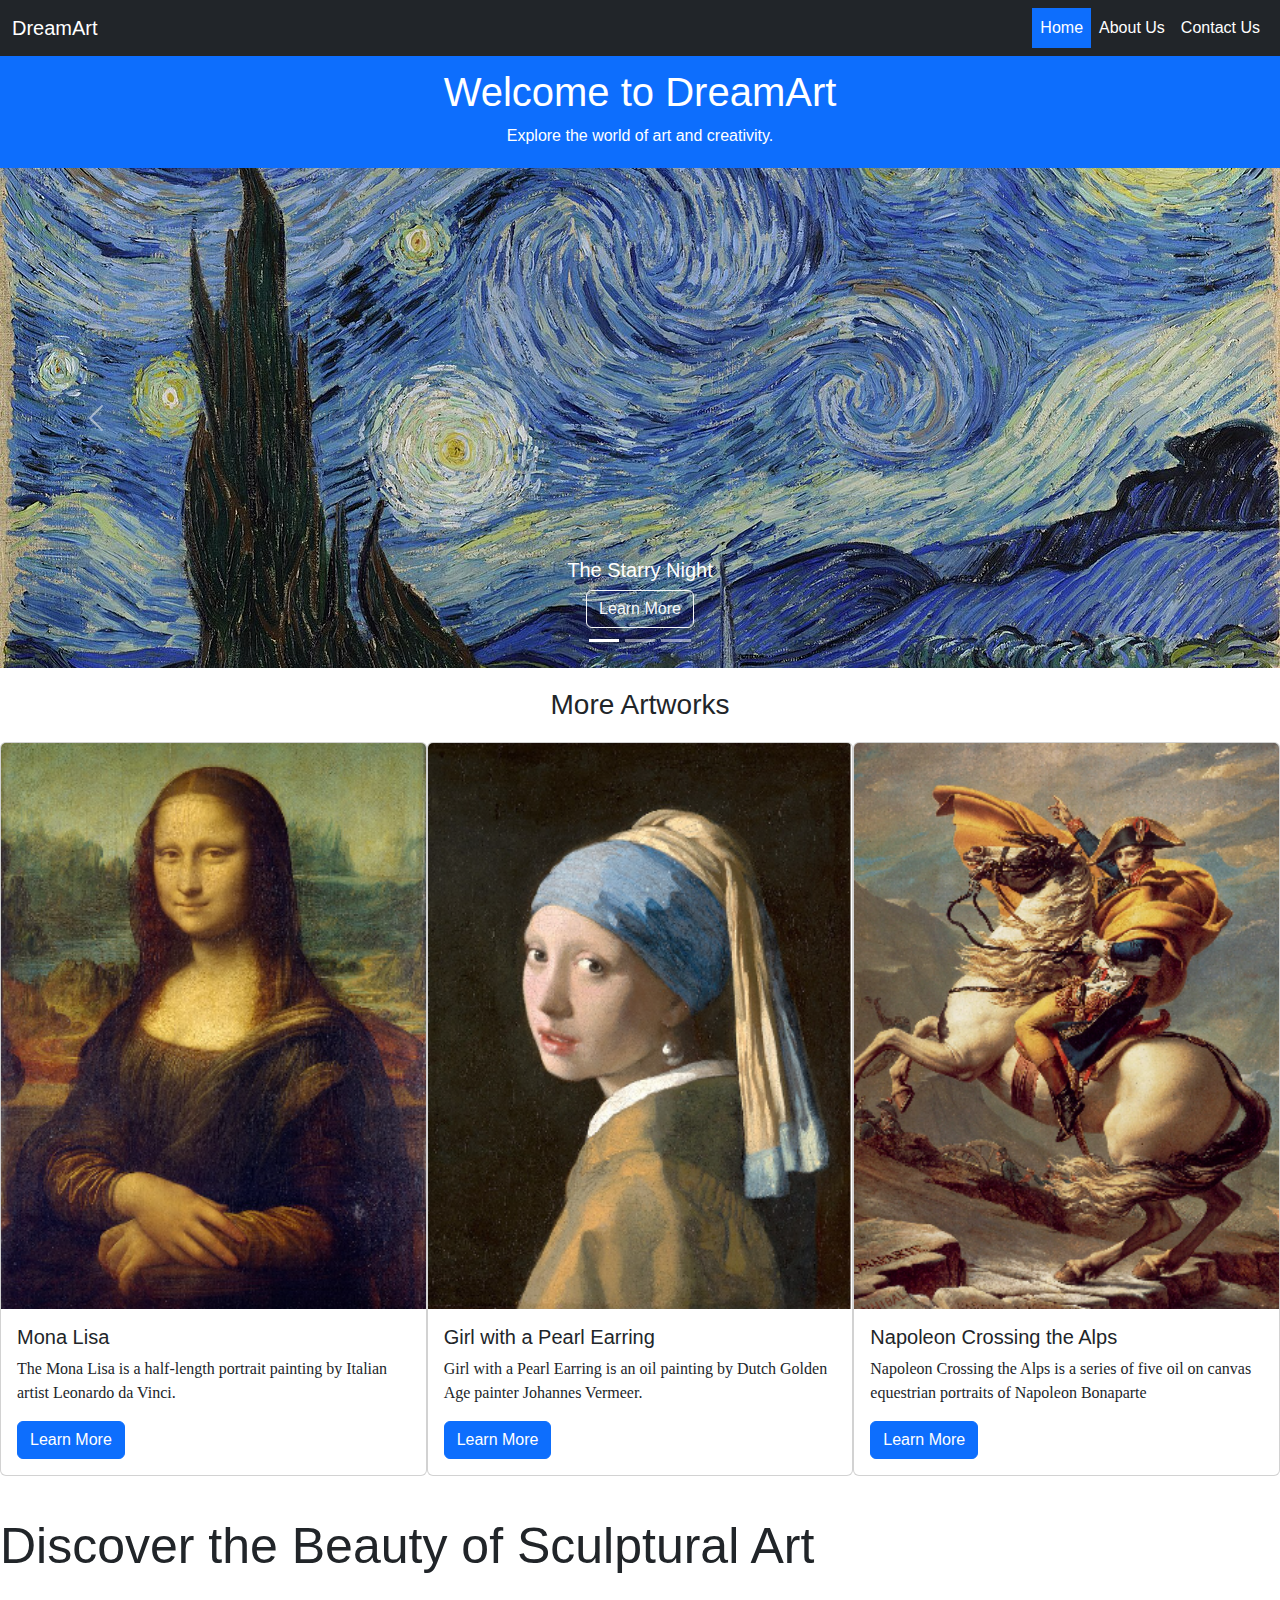
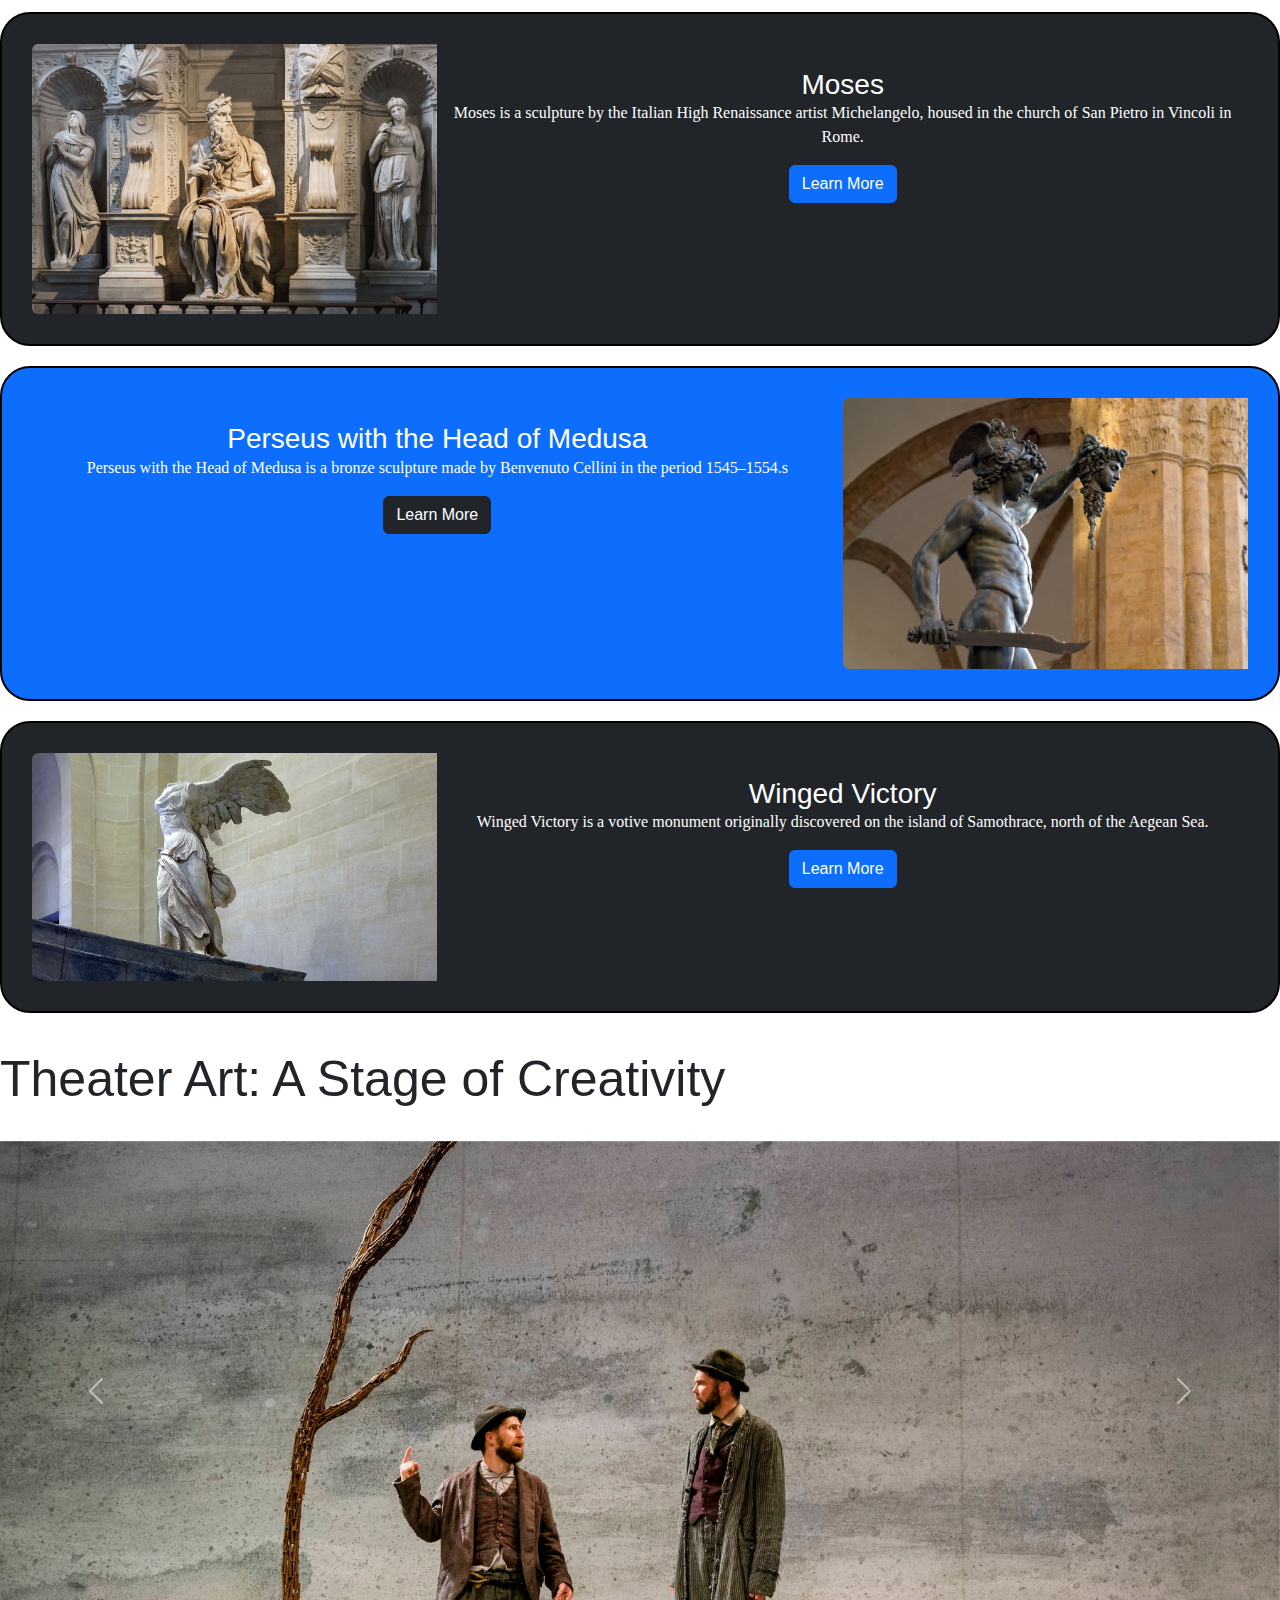
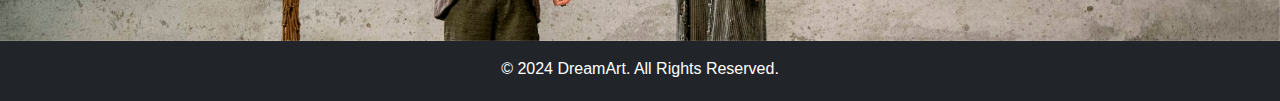
==== index.html @ 076928e1 "first commit" ====
<!DOCTYPE html>
<html lang="en">
<head>
    <link rel="icon" href="images/icon.png.png" type="image/png">
    <!--CSS Bootstrap-->
    <link rel="stylesheet" href="css/bootstrap.min.css">
    <link rel="stylesheet" href="css/style.css">
    
    <meta charset="UTF-8">
    <meta name="viewport" content="width=device-width, initial-scale=1.0">
    <title>DreamArt</title>

</head>
<body>
    <!--Navbar-->
    <nav class="navbar navbar-expand-lg position-fixed top-0 z-3 w-100">
        <div class="container-fluid">
          <a class="navbar-brand text-white" href="index.html">DreamArt</a>
          <button class="navbar-toggler bg-primary" type="button" data-bs-toggle="collapse" data-bs-target="#navbarSupportedContent" aria-controls="navbarSupportedContent" aria-expanded="false" aria-label="Toggle navigation">
            <span class="navbar-toggler-icon"></span>
          </button>
          <div class="collapse navbar-collapse" id="navbarSupportedContent">
            <ul class="navbar-nav ms-auto mb-2 mb-lg-0">
              <li class="nav-item">
                <a class="nav-link bg-primary active text-white" aria-current="page" href="index.html">Home</a>
              </li>
              <li class="nav-item">
                <a class="nav-link text-white" href="about.html">About Us</a>
              </li>
              <li class="nav-item">
                <a class="nav-link text-white" href="contact.html">Contact Us</a>
              </li>
               
           
          </div>
        </div>
      </nav>
       <!-- Header Section -->
  <header class="text-center py-1 bg-primary text-white">
    <h1 class="Welcome pt-5 mt-3">Welcome to DreamArt</h1>
    <p>Explore the world of art and creativity.</p>
  </header>
  <!--carousel-->
<!-- nis carousel -->
<div id="carouselExampleCaptions" class="carousel slide">
  <div class="carousel-indicators">
      <button type="button" data-bs-target="#carouselExampleCaptions" data-bs-slide-to="0" class="active"
          aria-current="true" aria-label="Slide 1"></button>
      <button type="button" data-bs-target="#carouselExampleCaptions" data-bs-slide-to="1"
          aria-label="Slide 2"></button>
      <button type="button" data-bs-target="#carouselExampleCaptions" data-bs-slide-to="2"
          aria-label="Slide 3"></button>
  </div>
  <div class="carousel-inner">
      <div class="carousel-item active">
          <img src="images/starrynight.jpg" class="d-block w-100" alt="...">
          <div class="carousel-caption d-none d-md-block">
              <h5>The Starry Night</h5>
              <a href="https://en.wikipedia.org/wiki/The_Starry_Night" target="_blank"><button type="button" class="btn btn-outline-light">Learn More</button></a>
          </div>
      </div>
      <div class="carousel-item">
          <img src="images/lastsupper.jpg" class="d-block w-100" alt="...">
          <div class="carousel-caption d-none d-md-block">
              <h5>The Last Supper</h5>
              <a href="https://en.wikipedia.org/wiki/The_Last_Supper_(Leonardo)" target="_blank"><button type="button" class="btn btn-outline-light">Learn More</button></a>
          </div>
      </div>
      <div class="carousel-item">
          <img src="images/clocks.jpg" class="d-block w-100" alt="...">
          <div class="carousel-caption d-none d-md-block">
              <h5>The Persistence of Memory</h5>
              <a href="https://en.wikipedia.org/wiki/The_Persistence_of_Memory" target="_blank "><button type="button" class="btn btn-outline-light">Learn More</button></a>
          </div>
      </div>
  </div>
  <button class="carousel-control-prev" type="button" data-bs-target="#carouselExampleCaptions"
      data-bs-slide="prev">
      <span class="carousel-control-prev-icon" aria-hidden="true"></span>
      <span class="visually-hidden">Previous</span>
  </button>
  <button class="carousel-control-next" type="button" data-bs-target="#carouselExampleCaptions"
      data-bs-slide="next">
      <span class="carousel-control-next-icon" aria-hidden="true"></span>
      <span class="visually-hidden">Next</span>
  </button>
</div>
<!-- fund carousel -->
<!--Card-->
<div class="container-fluid">
  <div class="w-100">


  <h3 class="more text-center py-3 my-1 ">More Artworks </h3>
</div>
  <div class="row">
    <div class="col-12 dol-md-6 col-lg-4 mb-2 px-0">
      <div class="card" >
        <img src="images/mlisa-300x400.jpg" class="card-img-top" alt="...">
        <div class="card-body">
          <h5 class="card-title">Mona Lisa</h5>
          <p class="prgs  ">The Mona Lisa  is a half-length portrait painting by Italian artist Leonardo da Vinci.</p>
          <a href="https://en.wikipedia.org/wiki/Mona_Lisa" class="btn btn-primary" target="_blank">Learn More</a>
        </div>
        
      </div>

    </div>
    <!--2-->
    <div class="col-12 dol-md-6 col-lg-4 mb-2 px-0">
      <div class="card" >
        <img src="images/girl-300x400.jpg" class="card-img-top" alt="...">
        <div class="card-body">
          <h5 class="card-title">Girl with a Pearl Earring</h5>
          <p class="prgs">Girl with a Pearl Earring  is an oil painting by Dutch Golden Age painter Johannes Vermeer. </p>
          <a href="https://en.wikipedia.org/wiki/Girl_with_a_Pearl_Earring" class="btn btn-primary" target="_blank">Learn More</a>
        </div>
        
      </div>

    </div>
    <!--3-->
    <div class="col-12 dol-md-6 col-lg-4 mb-2 px-0">
      <div class="card" >
        <img src="images/nap-300x400.jpg" class="card-img-top" alt="...">
        <div class="card-body">
          <h5 class="card-title">Napoleon Crossing the Alps</h5>
          <p class="prgs">Napoleon Crossing the Alps  is a series of five oil on canvas equestrian portraits of Napoleon Bonaparte</p>
          <a href="https://en.wikipedia.org/wiki/Napoleon_Crossing_the_Alps" class="btn btn-primary" target="_blank">Learn More</a>
        </div>
        
      </div>

    </div>
  </div>
</div>

    <!--Skulpture-->

    <h4 class="sculpt py-3 my-3">Discover the Beauty of Sculptural Art</h4>
    
    
    <div class="skulp bg-dark text-white">
      <div class="row g-0">
        <div class="col-md-4">
          <img src="images/moses.jpg" class="img-fluid rounded-start" alt="...">
        </div>
        <div class="col-md-8">
          <div class="card-body pt-4">
            <h5 class="card-title fs-3">Moses</h5>
            <p class="prgs">Moses  is a sculpture by the Italian High Renaissance artist Michelangelo, housed in the church of San Pietro in Vincoli in Rome.</p>
            <a href="https://en.wikipedia.org/wiki/Moses_(Michelangelo)" class="btn btn-primary" target="_blank">Learn More</a>
          </div>
        </div>
      </div>
      </div>

      <div class="skulp bg-primary text-white">
      <div class="row g-0">
        <div class="col-md-8">
          <div class="card-body pt-4">
            <h5 class="card-title fs-3">Perseus with the Head of Medusa</h5>
            <p class="prgs">Perseus with the Head of Medusa  is a bronze sculpture made by Benvenuto Cellini in the period 1545–1554.s</p>
            <a href="https://en.wikipedia.org/wiki/Perseus_with_the_Head_of_Medusa" target="_blank" class="btn btn-dark">Learn More</a>
          </div>
        </div>
        <div class="col-md-4">
          <img src="images/perseus.jpg" class="img-fluid rounded-start" alt="...">
        </div>
        
      </div>
      </div>
      <div class="skulp bg-dark text-white">
        <div class="row g-0">
          <div class="col-md-4">
            <img src="images/nike.jpg" class="img-fluid rounded-start" alt="...">
          </div>
          <div class="col-md-8">
            <div class="card-body pt-4">
              <h5 class="card-title fs-3">Winged Victory</h5>
              <p class="prgs">Winged Victory is a votive monument originally discovered on the island of Samothrace, north of the Aegean Sea. </p>
              <a href="https://en.wikipedia.org/wiki/Winged_Victory_of_Samothrace" target="_blank" class="btn btn-primary">Learn More</a>
            </div>
          </div>
        </div>
        </div>

        <h4 class="sculpt py-3 my-3">Theater Art: A Stage of Creativity</h4>
      

    <div id="carouselExampleAutoplaying" class="carousel slide" data-bs-ride="carousel">
      <div class="carousel-inner">
        <div class="carousel-item active">
          <a href="https://www.youtube.com/watch?v=Q77jgal4Gto" target="_blank">
          <img src="images/godot.jpg" class="d-block w-100" alt="...">
        </div>
      </a>
        <a href="https://www.youtube.com/watch?v=Oq5HKX1vicM" target="_blank">
        <div class="carousel-item ">
          <img src="images/hamback.jpg" class="d-block w-100" alt="...">
          </div>
      </a>
      </div>
      <button class="carousel-control-prev" type="button" data-bs-target="#carouselExampleAutoplaying" data-bs-slide="prev">
        <span class="carousel-control-prev-icon" aria-hidden="true"></span>
        <span class="visually-hidden">Previous</span>
      </button>
      <button class="carousel-control-next" type="button" data-bs-target="#carouselExampleAutoplaying" data-bs-slide="next">
        <span class="carousel-control-next-icon" aria-hidden="true"></span>
        <span class="visually-hidden">Next</span>
      </button>
    </div>
    


<!-- Footer -->
<footer class="bg-dark text-white text-center py-3 pb-1">
  <p>&copy; 2024 DreamArt. All Rights Reserved.</p>
</footer>


























      <script src="js/bootstrap.min.js"></script>
      <script src="js/script.js"></script>
      </body>
      </html>
---- css/style.css ----
*{
    margin: 0;
    padding: 0;
    font-family: 'Franklin Gothic Medium', 'Arial Narrow', Arial, sans-serif;
}
.carousel-inner,
.carousel-inner img {
    height: 500px;
    object-fit: cover;
}

h4{
    font-size: 50px;
    margin-top: 50px;
    margin-bottom: 50px;
    font-family: Verdana, Geneva, Tahoma, sans-serif ;
}
.skulp{
    
    border: 2px solid black;
    margin-top: 20px;
    margin-bottom: 20px;
    padding: 30px;
    border-radius: 30px;
    text-align: center;
}
.prgs{
    font-family: serif;
    text-decoration: none;
}
footer{
    background-size: 100%;
}
.navbar{
    background-color: rgb( 33, 37, 41);
}
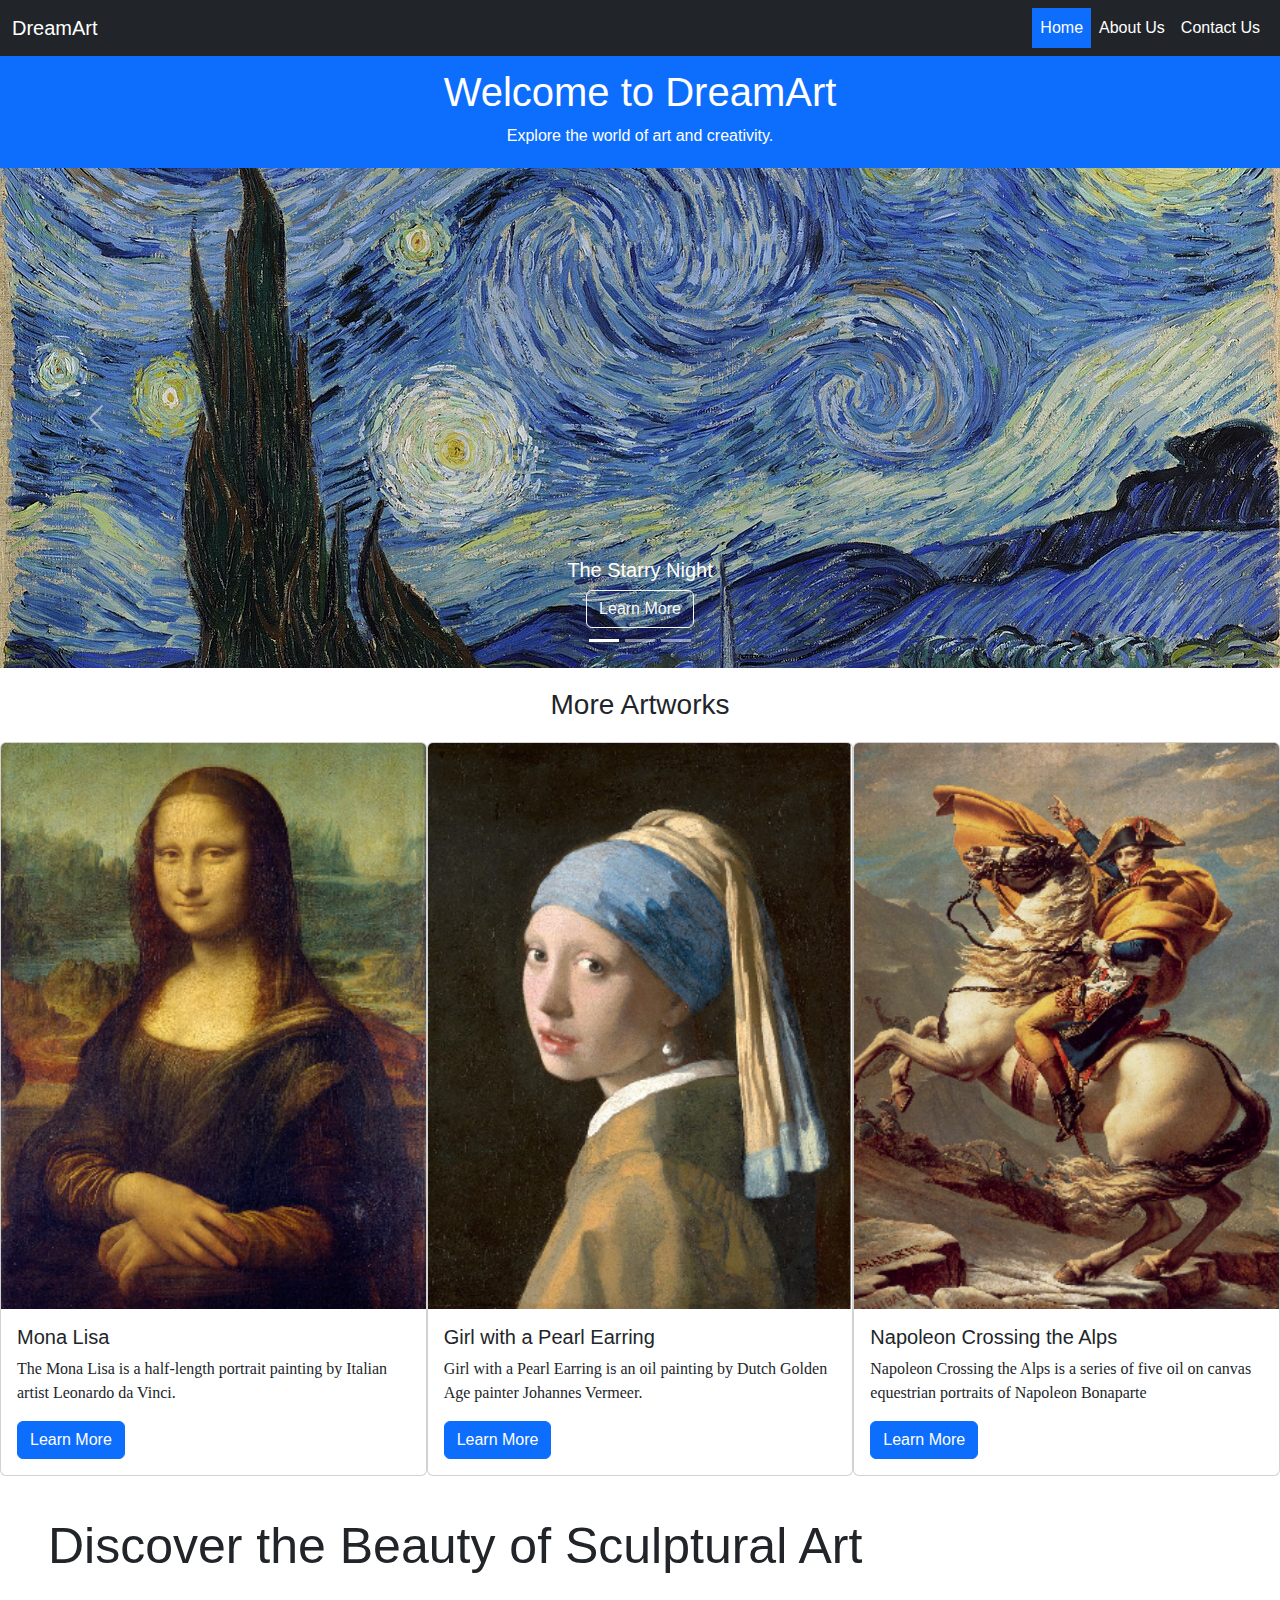
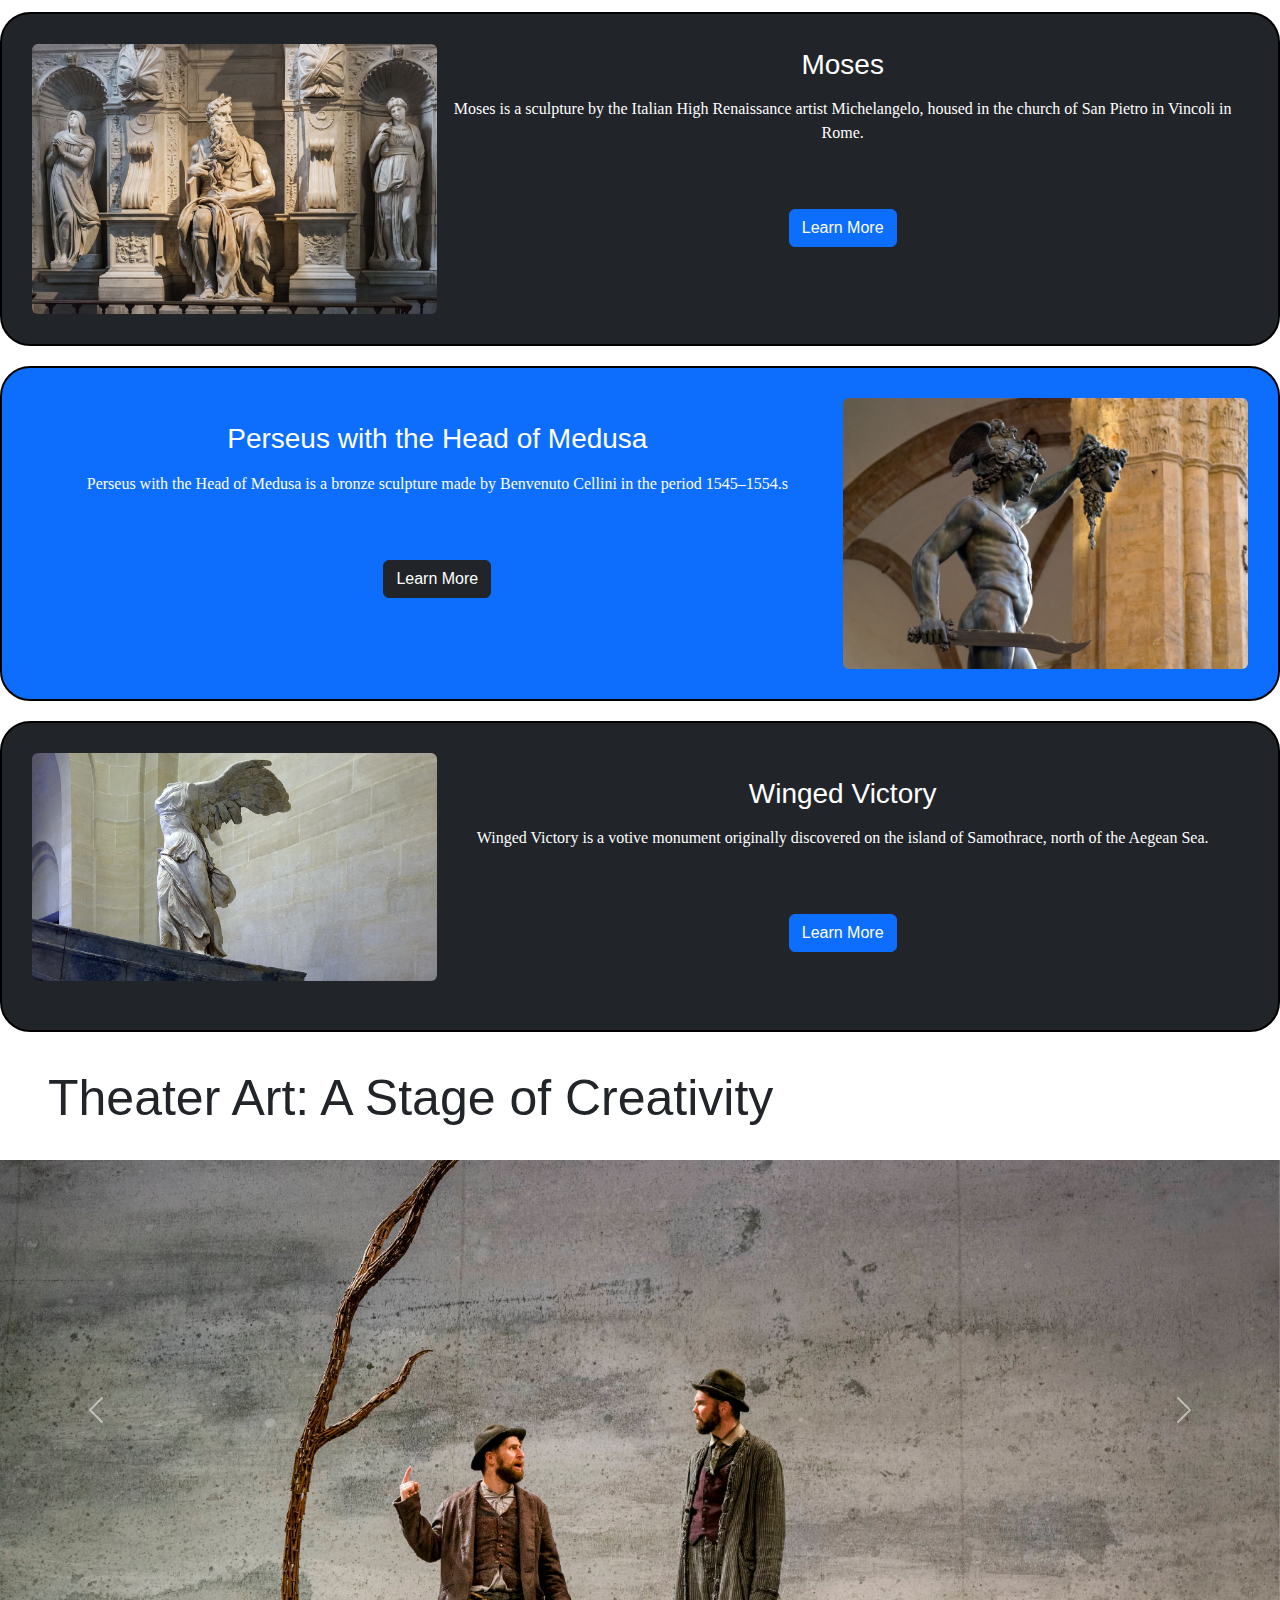
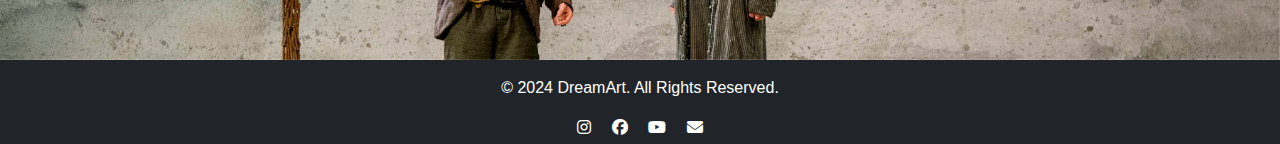
==== commit d4b54f54: "last commit" ====
--- a/index.html
+++ b/index.html
@@ -1,6 +1,7 @@
 <!DOCTYPE html>
 <html lang="en">
 <head>
+  <link rel="stylesheet" href="https://cdnjs.cloudflare.com/ajax/libs/font-awesome/6.7.1/css/all.min.css">
     <link rel="icon" href="images/icon.png.png" type="image/png">
     <!--CSS Bootstrap-->
     <link rel="stylesheet" href="css/bootstrap.min.css">
@@ -25,7 +26,7 @@
                 <a class="nav-link bg-primary active text-white" aria-current="page" href="index.html">Home</a>
               </li>
               <li class="nav-item">
-                <a class="nav-link text-white" href="about.html">About Us</a>
+                <a class="nav-link text-white" href="aboutus.html">About Us</a>
               </li>
               <li class="nav-item">
                 <a class="nav-link text-white" href="contact.html">Contact Us</a>
@@ -137,19 +138,19 @@
 
     <!--Skulpture-->
 
-    <h4 class="sculpt py-3 my-3">Discover the Beauty of Sculptural Art</h4>
+    <h4 class="sculpt py-3 my-3 ps-5">Discover the Beauty of Sculptural Art</h4>
     
     
     <div class="skulp bg-dark text-white">
       <div class="row g-0">
         <div class="col-md-4">
-          <img src="images/moses.jpg" class="img-fluid rounded-start" alt="...">
+          <img src="images/moses.jpg" class="img-fluid rounded" alt="...">
         </div>
         <div class="col-md-8">
-          <div class="card-body pt-4">
+          <div class="card-body pt-1">
             <h5 class="card-title fs-3">Moses</h5>
-            <p class="prgs">Moses  is a sculpture by the Italian High Renaissance artist Michelangelo, housed in the church of San Pietro in Vincoli in Rome.</p>
-            <a href="https://en.wikipedia.org/wiki/Moses_(Michelangelo)" class="btn btn-primary" target="_blank">Learn More</a>
+            <p class="prgs my-3">Moses  is a sculpture by the Italian High Renaissance artist Michelangelo, housed in the church of San Pietro in Vincoli in Rome.</p>
+            <a href="https://en.wikipedia.org/wiki/Moses_(Michelangelo)" class="btn btn-primary my-5" target="_blank">Learn More</a>
           </div>
         </div>
       </div>
@@ -160,12 +161,12 @@
         <div class="col-md-8">
           <div class="card-body pt-4">
             <h5 class="card-title fs-3">Perseus with the Head of Medusa</h5>
-            <p class="prgs">Perseus with the Head of Medusa  is a bronze sculpture made by Benvenuto Cellini in the period 1545–1554.s</p>
-            <a href="https://en.wikipedia.org/wiki/Perseus_with_the_Head_of_Medusa" target="_blank" class="btn btn-dark">Learn More</a>
+            <p class="prgs my-3">Perseus with the Head of Medusa  is a bronze sculpture made by Benvenuto Cellini in the period 1545–1554.s</p>
+            <a href="https://en.wikipedia.org/wiki/Perseus_with_the_Head_of_Medusa" target="_blank" class="btn btn-dark my-5">Learn More</a>
           </div>
         </div>
         <div class="col-md-4">
-          <img src="images/perseus.jpg" class="img-fluid rounded-start" alt="...">
+          <img src="images/perseus.jpg" class="img-fluid rounded" alt="...">
         </div>
         
       </div>
@@ -173,19 +174,19 @@
       <div class="skulp bg-dark text-white">
         <div class="row g-0">
           <div class="col-md-4">
-            <img src="images/nike.jpg" class="img-fluid rounded-start" alt="...">
+            <img src="images/nike.jpg" class="img-fluid rounded" alt="...">
           </div>
           <div class="col-md-8">
             <div class="card-body pt-4">
               <h5 class="card-title fs-3">Winged Victory</h5>
-              <p class="prgs">Winged Victory is a votive monument originally discovered on the island of Samothrace, north of the Aegean Sea. </p>
-              <a href="https://en.wikipedia.org/wiki/Winged_Victory_of_Samothrace" target="_blank" class="btn btn-primary">Learn More</a>
+              <p class="prgs my-3">Winged Victory is a votive monument originally discovered on the island of Samothrace, north of the Aegean Sea. </p>
+              <a href="https://en.wikipedia.org/wiki/Winged_Victory_of_Samothrace" target="_blank" class="btn btn-primary  my-5">Learn More</a>
             </div>
           </div>
         </div>
         </div>
 
-        <h4 class="sculpt py-3 my-3">Theater Art: A Stage of Creativity</h4>
+        <h4 class="sculpt py-3 my-3 ps-5">Theater Art: A Stage of Creativity</h4>
       
 
     <div id="carouselExampleAutoplaying" class="carousel slide" data-bs-ride="carousel">
@@ -216,6 +217,13 @@
 <!-- Footer -->
 <footer class="bg-dark text-white text-center py-3 pb-1">
   <p>&copy; 2024 DreamArt. All Rights Reserved.</p>
+  <div class="icona">
+    <a href="https://www.instagram.com/" target="_blank"><i class="fa-brands fa-instagram px-2 text-white"></i></a>
+  <a href="https://www.facebook.com/" target="_blank"><i class="fa-brands fa-facebook px-2 text-white"></i></a>
+  <a href="https://www.youtube.com/" target="_blank"><i class="fa-brands fa-youtube px-2 text-white"></i></a>
+  <a href="https://mail.google.com/" target="_blank"><i class="fa-solid fa-envelope px-2 text-white"></i></a>
+</div>
+
 </footer>
 
 
--- a/css/style.css
+++ b/css/style.css
@@ -27,6 +27,7 @@
 .prgs{
     font-family: serif;
     text-decoration: none;
+    
 }
 footer{
     background-size: 100%;
@@ -34,5 +35,8 @@
 .navbar{
     background-color: rgb( 33, 37, 41);
 }
+.section{
+    text-align: center;
+}
     
     
